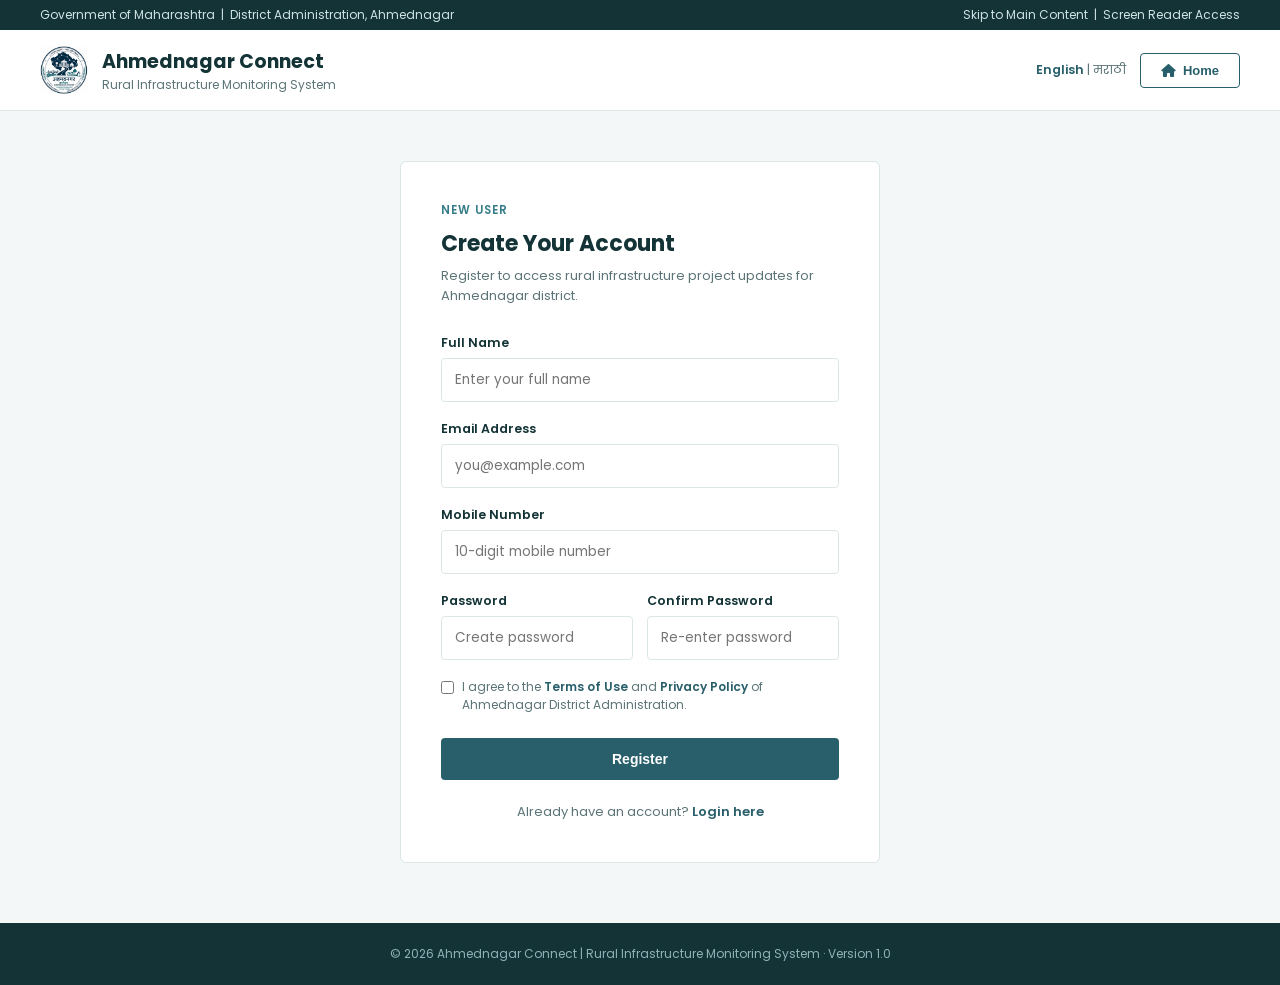
==== register.html @ d68a9339 "Added layout page" ====
<!DOCTYPE html>
<html lang="en">
<head>
<meta charset="UTF-8">
<meta name="viewport" content="width=device-width, initial-scale=1.0">
<title>Register | Ahmednagar Connect</title>
<link href="https://fonts.googleapis.com/css2?family=Poppins:wght@300;400;500;600;700&display=swap" rel="stylesheet">
<link rel="stylesheet" href="https://cdnjs.cloudflare.com/ajax/libs/font-awesome/6.6.0/css/all.min.css">
<style>

:root{
  --teal-deep:#133336;
  --teal-mid:#285F6B;
  --teal-bright:#367D8A;
  --teal-pale:#DCEAEC;
  --bg:#F4F7F8;
  --paper:#FFFFFF;
  --ink:#133336;
  --muted:#5C7477;
  --line:#DDE6E7;
}

*{margin:0;padding:0;box-sizing:border-box;}
body{font-family:'Poppins',sans-serif;color:var(--ink);background:var(--bg);}
a{text-decoration:none;color:inherit;}

.gov-strip{
  background:var(--teal-deep);
  color:#CFE3E5;
  font-size:12px;
  padding:6px 40px;
  display:flex;
  justify-content:space-between;
}

header{background:var(--paper);border-bottom:1px solid var(--line);}
.header-top{
  display:flex;align-items:center;justify-content:space-between;
  padding:16px 40px;
}
.brand{display:flex;align-items:center;gap:14px;}
.brand .emblem{
  width:48px;height:48px;border-radius:6px;
  overflow:hidden;
}
.brand .emblem img{width:100%;height:100%;object-fit:contain;}
.brand h1{font-size:19px;font-weight:700;color:var(--teal-deep);}
.brand p{font-size:12px;color:var(--muted);}

.header-actions{display:flex;align-items:center;gap:14px;}
.lang-toggle{font-size:12.5px;color:var(--muted);}
.lang-toggle span{color:var(--teal-mid);font-weight:600;cursor:pointer;}

.btn-ghost{
  border:1px solid var(--teal-mid);
  color:var(--teal-mid);
  background:none;
  padding:9px 20px;
  border-radius:4px;
  font-size:13px;
  font-weight:600;
  cursor:pointer;
}
.btn-ghost:hover{background:var(--teal-pale);}

.form-wrap{
  max-width:480px;
  margin:50px auto;
  background:var(--paper);
  border:1px solid var(--line);
  border-radius:6px;
  padding:40px;
}

.form-wrap .eyebrow{
  font-size:11.5px;letter-spacing:1px;text-transform:uppercase;
  color:var(--teal-bright);font-weight:600;margin-bottom:8px;
}
.form-wrap h2{font-size:22px;font-weight:700;color:var(--teal-deep);margin-bottom:6px;}
.form-wrap p.sub{font-size:13px;color:var(--muted);margin-bottom:28px;}

.form-group{margin-bottom:18px;}
.form-group label{
  display:block;font-size:12.5px;font-weight:600;color:var(--ink);margin-bottom:6px;
}
.form-group input{
  width:100%;padding:11px 13px;border:1px solid var(--line);
  border-radius:4px;font-size:13.5px;font-family:'Poppins';
}
.form-group input:focus{outline:none;border-color:var(--teal-bright);}

.form-row{display:grid;grid-template-columns:1fr 1fr;gap:14px;}

.checkbox-row{
  display:flex;align-items:flex-start;gap:8px;
  font-size:12px;color:var(--muted);margin-bottom:24px;
}
.checkbox-row input{margin-top:3px;}
.checkbox-row a{color:var(--teal-mid);font-weight:600;}

.btn-submit{
  width:100%;
  background:var(--teal-mid);
  color:#fff;
  border:none;
  padding:13px;
  border-radius:4px;
  font-weight:600;
  font-size:14px;
  cursor:pointer;
}
.btn-submit:hover{background:var(--teal-deep);}

.form-footer{
  text-align:center;
  margin-top:22px;
  font-size:13px;
  color:var(--muted);
}
.form-footer a{color:var(--teal-mid);font-weight:600;}

footer{
  background:var(--teal-deep);
  color:#8FB3B8;
  text-align:center;
  padding:22px;
  font-size:12px;
  margin-top:60px;
}

@media(max-width:600px){
  .form-row{grid-template-columns:1fr;}
  .form-wrap{margin:30px 16px;padding:28px;}
  .header-top{flex-direction:column;gap:12px;text-align:center;}
  .gov-strip{flex-direction:column;gap:2px;text-align:center;}
}

</style>
</head>
<body>

<div class="gov-strip">
  <span>Government of Maharashtra &nbsp;|&nbsp; District Administration, Ahmednagar</span>
  <span>Skip to Main Content &nbsp;|&nbsp; Screen Reader Access</span>
</div>

<header>
  <div class="header-top">
    <a href="index.html" class="brand">
      <div class="emblem"><img src="assets/logo.png.jpeg" alt="Ahmednagar Connect Logo"></div>
      <div>
        <h1>Ahmednagar Connect</h1>
        <p>Rural Infrastructure Monitoring System</p>
      </div>
    </a>
    <div class="header-actions">
      <div class="lang-toggle"><span>English</span> | मराठी</div>
      <a href="index.html"><button class="btn-ghost"><i class="fa-solid fa-house"></i>&nbsp; Home</button></a>
    </div>
  </div>
</header>

<div class="form-wrap">
  <div class="eyebrow">New User</div>
  <h2>Create Your Account</h2>
  <p class="sub">Register to access rural infrastructure project updates for Ahmednagar district.</p>

  <form method="POST" action="#">
    <div class="form-group">
      <label>Full Name</label>
      <input type="text" placeholder="Enter your full name" required>
    </div>

    <div class="form-group">
      <label>Email Address</label>
      <input type="email" placeholder="you@example.com" required>
    </div>

    <div class="form-group">
      <label>Mobile Number</label>
      <input type="tel" placeholder="10-digit mobile number" required>
    </div>

    <div class="form-row">
      <div class="form-group">
        <label>Password</label>
        <input type="password" placeholder="Create password" required>
      </div>
      <div class="form-group">
        <label>Confirm Password</label>
        <input type="password" placeholder="Re-enter password" required>
      </div>
    </div>

    <div class="checkbox-row">
      <input type="checkbox" required>
      <span>I agree to the <a href="#">Terms of Use</a> and <a href="#">Privacy Policy</a> of Ahmednagar District Administration.</span>
    </div>

    <button type="submit" class="btn-submit">Register</button>
  </form>

  <div class="form-footer">
    Already have an account? <a href="#">Login here</a>
  </div>
</div>

<footer>
  © 2026 Ahmednagar Connect | Rural Infrastructure Monitoring System · Version 1.0
</footer>

</body>
</html>
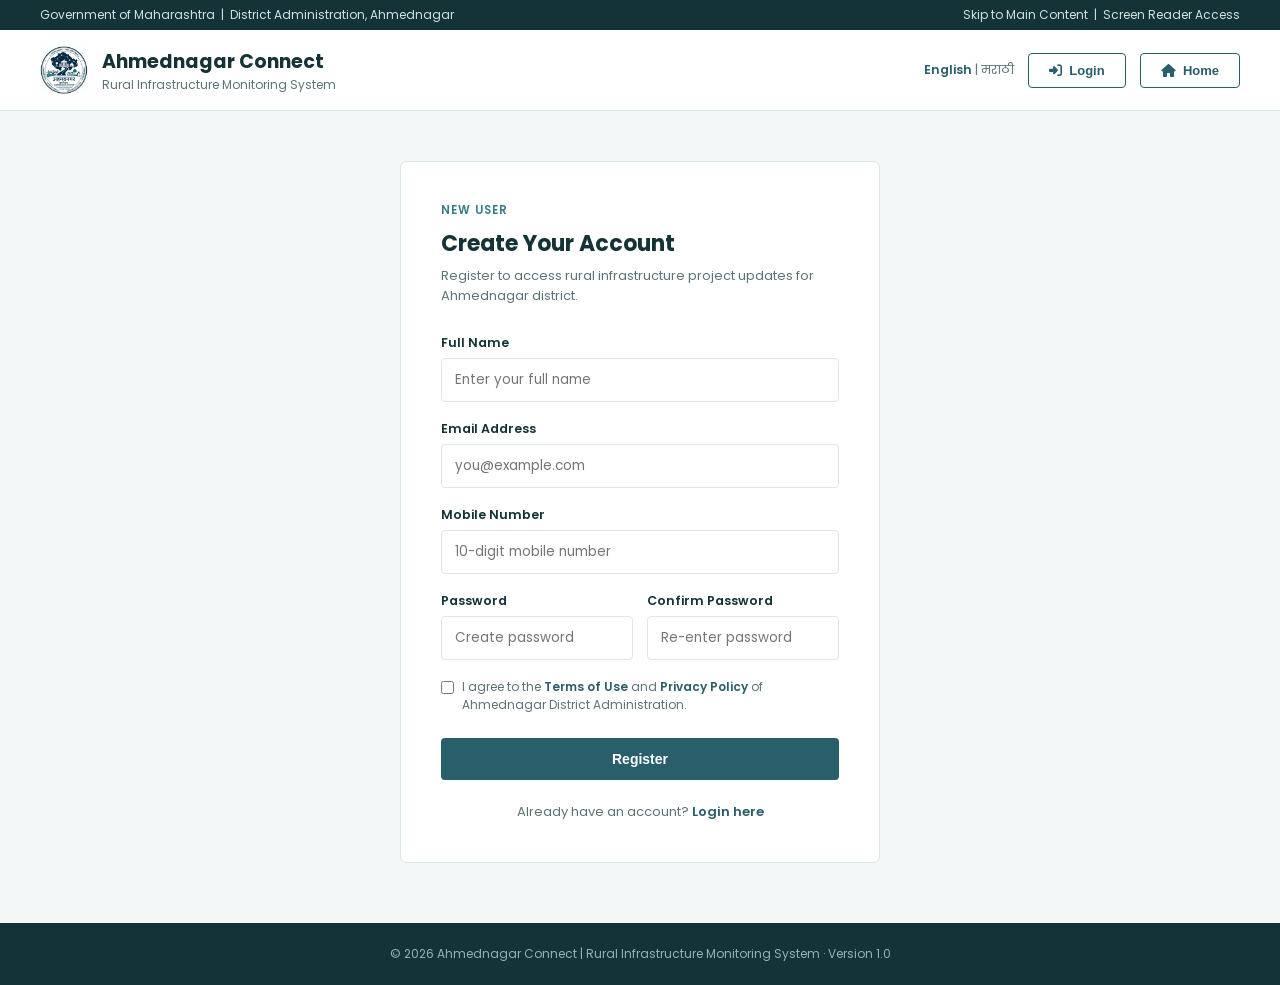
==== commit b5696594: "Updated registration page and homepage" ====
--- a/register.html
+++ b/register.html
@@ -155,6 +155,7 @@
     </a>
     <div class="header-actions">
       <div class="lang-toggle"><span>English</span> | मराठी</div>
+      <a href="login.php"><button class="btn-ghost"><i class="fa-solid fa-right-to-bracket"></i>&nbsp; Login</button></a>
       <a href="index.html"><button class="btn-ghost"><i class="fa-solid fa-house"></i>&nbsp; Home</button></a>
     </div>
   </div>
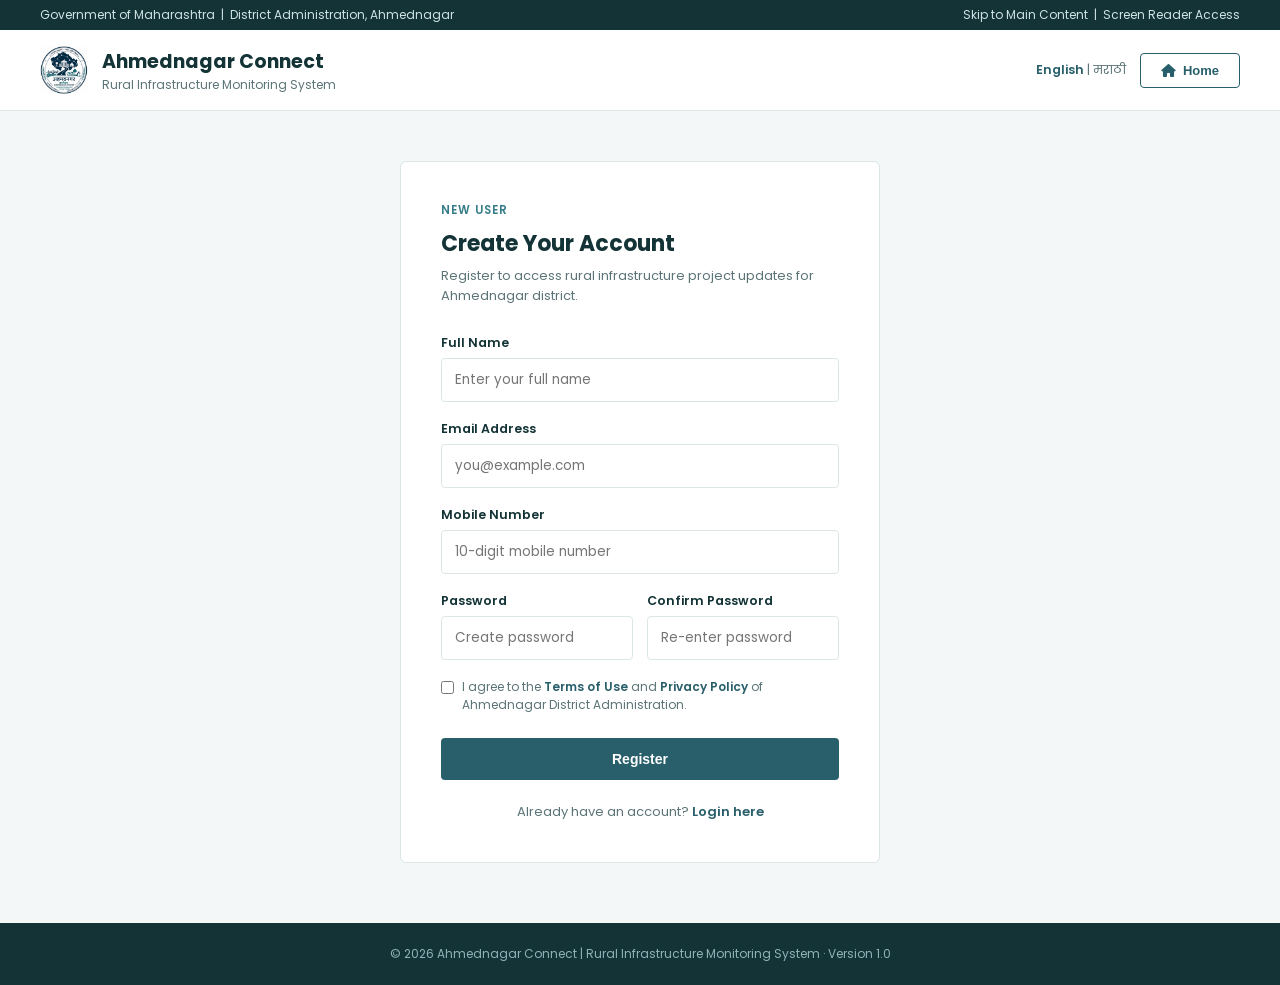
==== commit 8a64dfe3: "Merge pull request #22 from dipali1111/feature/taluka-dashboard Feature/taluka dashboard" ====
--- a/register.html
+++ b/register.html
@@ -155,7 +155,6 @@
     </a>
     <div class="header-actions">
       <div class="lang-toggle"><span>English</span> | मराठी</div>
-      <a href="login.php"><button class="btn-ghost"><i class="fa-solid fa-right-to-bracket"></i>&nbsp; Login</button></a>
       <a href="index.html"><button class="btn-ghost"><i class="fa-solid fa-house"></i>&nbsp; Home</button></a>
     </div>
   </div>
